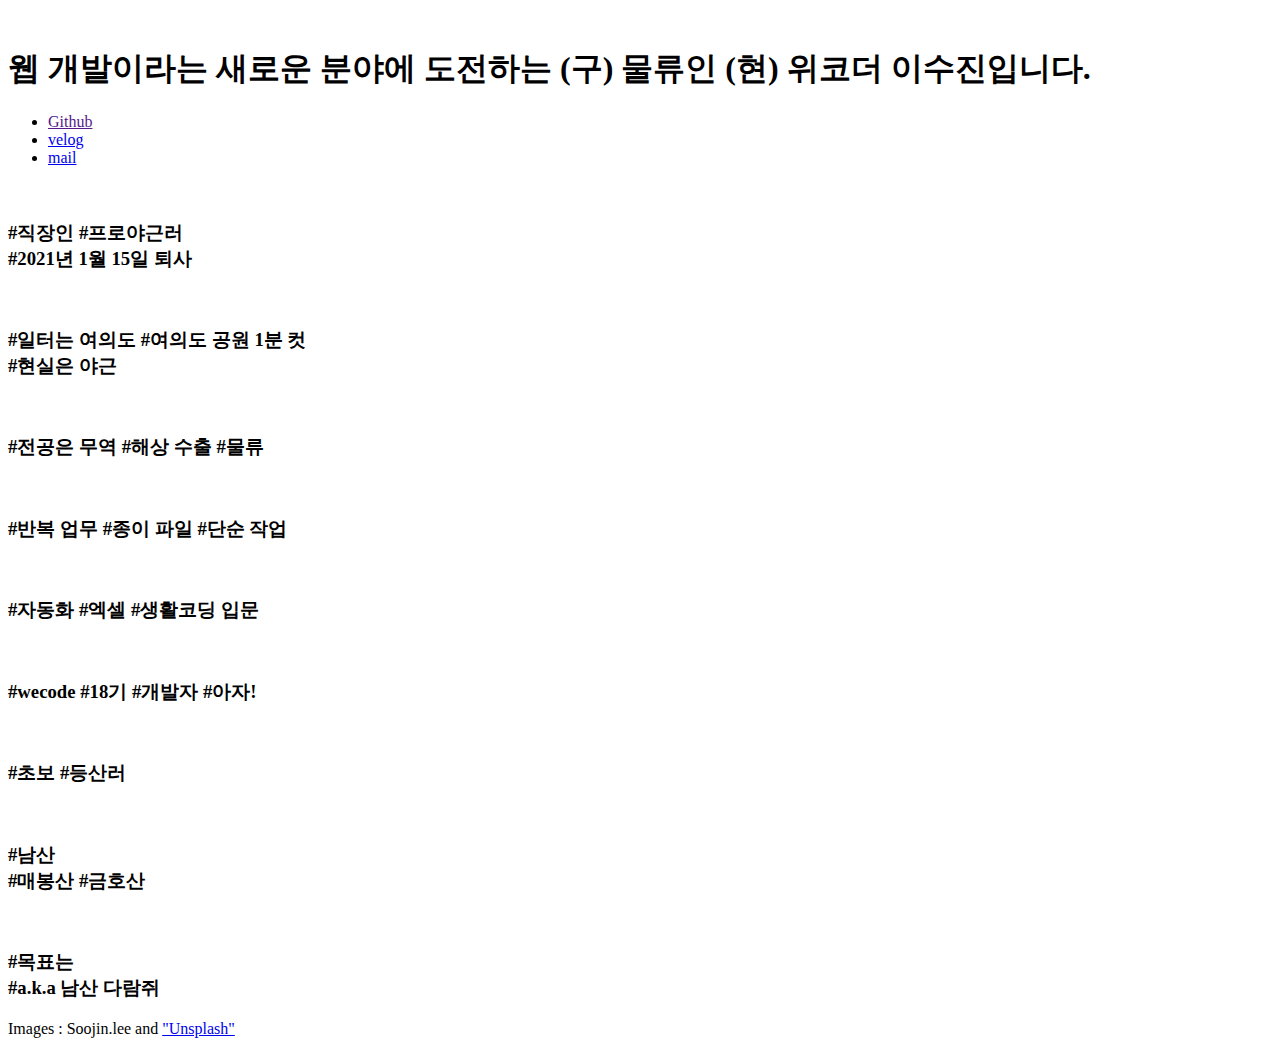
==== index.html @ 4e986367 "Add files via upload" ====
<!DOCTYPE html>
<html>
    <head>
        <title>I'm Soojin</title>
        <meta charset="utf-8">
        <meta name="viewport" content="width=device-width, initial-scale=1">
        <link rel="stylesheet" href="reset.css">
        <link rel="preconnect" href="https://fonts.gstatic.com">
        <link href="https://fonts.googleapis.com/css2?family=Source+Sans+Pro:wght@300&display=swap" rel="stylesheet">
        <link rel="stylesheet" href="fontello-f05d487c/css/fontello.css">
        <link rel="stylesheet" href="main.css">
    </head>
    <body class >
        <div id="wrapper">
            <!--header-->
            <header id="header">
                <span class="avatar">
                    <img src="images/me.JPG" alt>
                </span>
                <h1>
                    웹 개발이라는 새로운 분야에 도전하는 (구) 물류인 (현) 위코더 <strong>이수진</strong>입니다.<br>
                    
                </h1>
                <ul class="icons">
                    <li><a href=""https://github.com/S2-J1NG" target=_blank class="icon-github-1"><span class="label">Github</span></a></li>
                    <li><a href="https://velog.io/@s2jing_1902" target=_blank class="icon-vimeo"><span class="label">velog</span></a></li>
                    <li><a href="mailto:shooj@gmail.com" target=_blank class="icon-mail-alt"><span class="label">mail</span></a></li>
                </ul>
            </header>
            <!--main-->
        <section id="main">
            <section class="thumbnails">
                <div>
                    <a style="cursor: pointer; outline:0px;">
                        <img src="images/card.JPG" alt>
                        <h3>#직장인 #프로야근러 <br> #2021년 1월 15일 퇴사</h3>
                    </a>
                    <a style="cursor: pointer; outline:0px;" >
                        <img src="images/yeuido.JPG" alt>
                        <h3>#일터는 여의도 #여의도 공원 1분 컷 <br> #현실은 야근</h3>
                    </a>
                    <a style="cursor: pointer; outline: 0px;" >
                        <img src="images/vessel.jpg" alt>
                        <h3> #전공은 무역 #해상 수출 #물류 </h3>
                    </a>
                </div>
                <div>
                    <a style="cursor: pointer;outline:0px" >
                        <img src="images/doc.jpg" alt>
                        <h3>#반복 업무 #종이 파일 #단순 작업 </h3>
                    </a>
                    <a style="cursor: pointer;outline:0px" >
                        <img src="images/coding.jpg" alt>
                        <h3>#자동화 #엑셀 #생활코딩 입문 </h3>
                    </a>
                    <a style="cursor: pinter;outline:0px" >
                        <img src="images/wecode.jpg" alt>
                        <h3> #wecode #18기 #개발자 #아자!</h3>
                    </a>
                </div>
                <div>
                    <a style="cursor: pointer; outline:0px" >
                        <img src="images/inwang.JPG" alt>
                        <h3>#초보 #등산러</h3>
                    </a>
                    <a style="cursor:pointer; outline:0px" >
                        <img src="images/namsan.JPG" alt>
                        <h3> #남산<br> #매봉산 #금호산 </h3>
                    </a>
                    <a style="cursor:pointer; outline:0px" >
                        <img src="images/squirrel.jpg" alt>
                        <h3> #목표는 <br> #a.k.a 남산 다람쥐</h3>
                    </a>
                </div>
            </section>
        </section>
            <!--footer-->
            <footer id="footer">
                <p>
                    Images : Soojin.lee and 
                    <a href="https://unsplash.com/">"Unsplash"</a>
                </p>
            </footer>
        </div>
    </body>
</html>
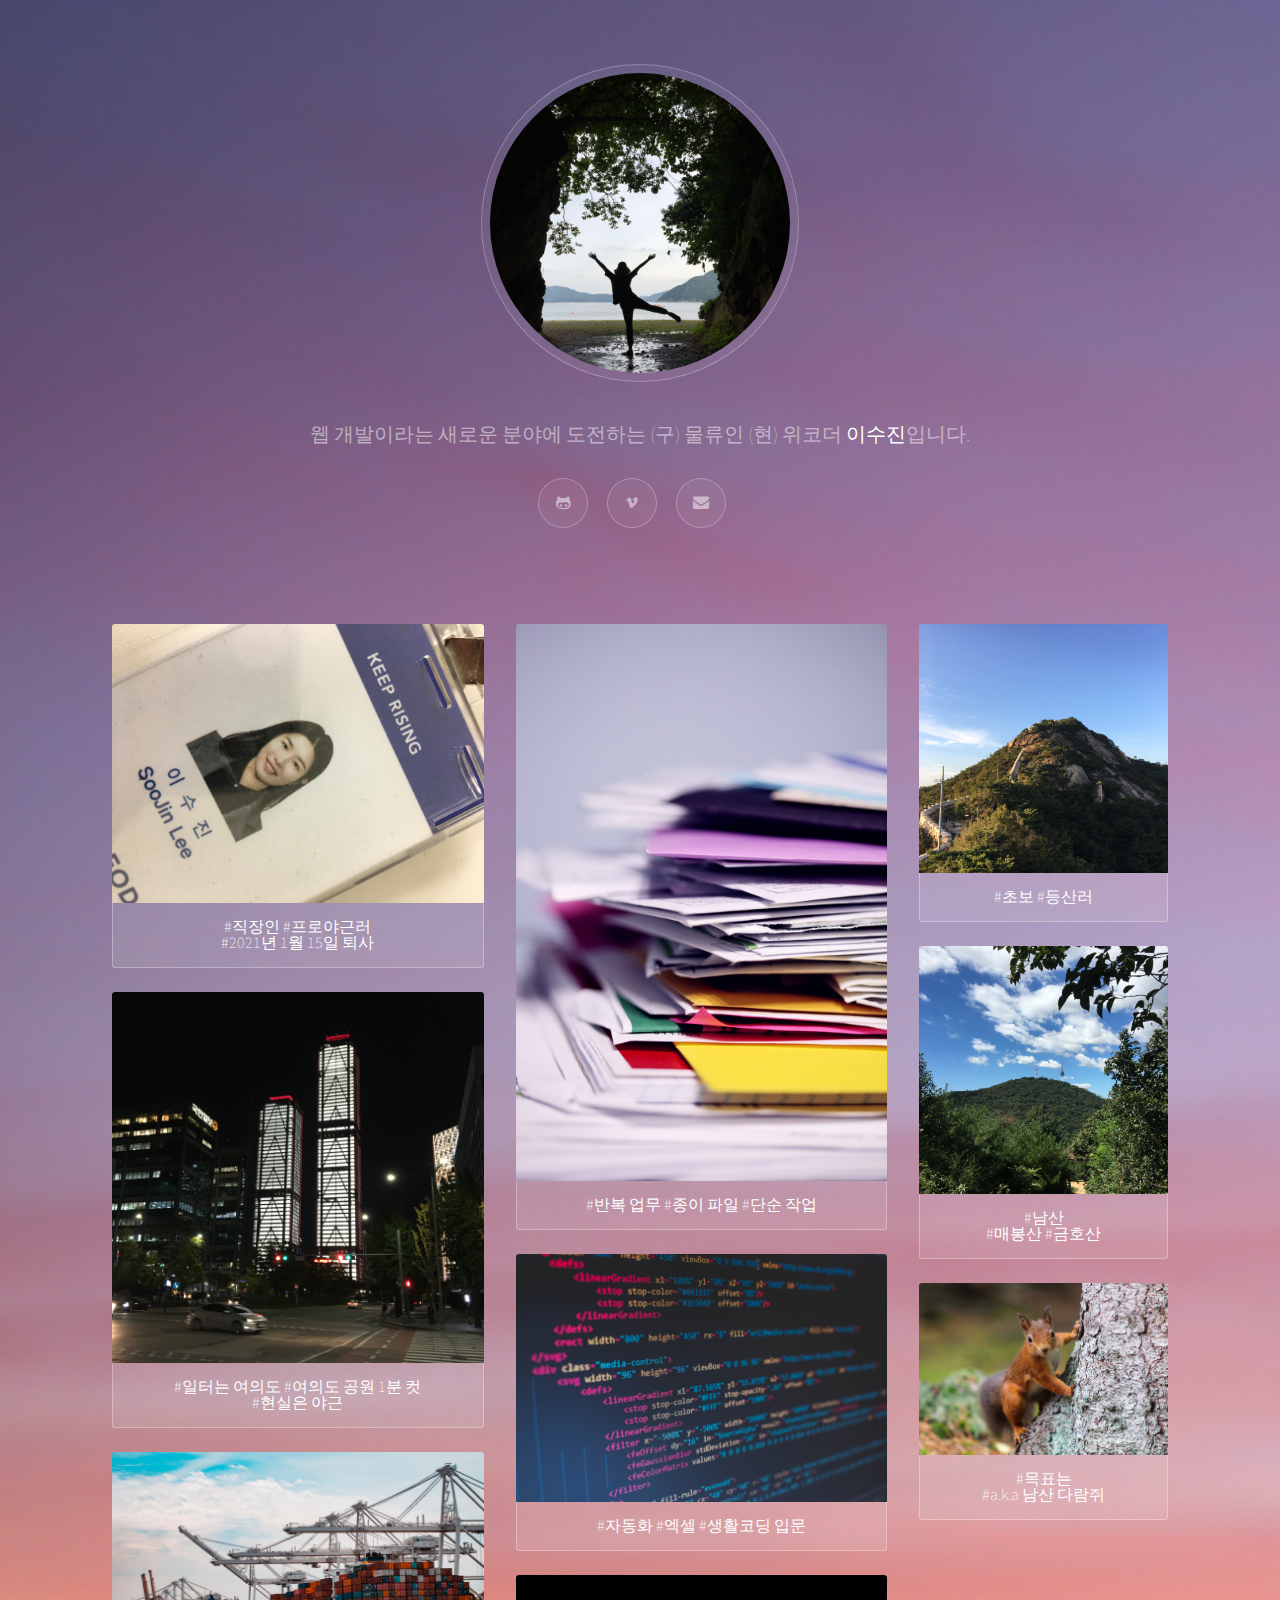
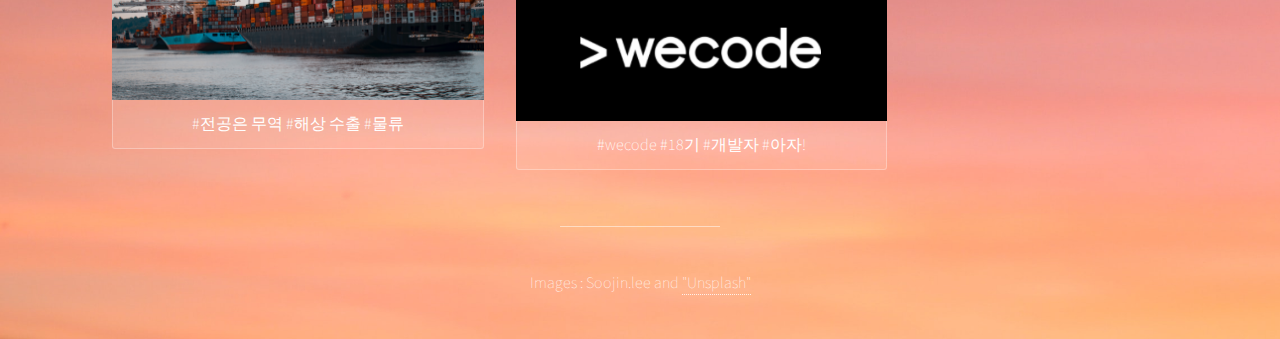
==== commit a9729fea: "updated version" ====
--- a/index.html
+++ b/index.html
@@ -4,11 +4,11 @@
         <title>I'm Soojin</title>
         <meta charset="utf-8">
         <meta name="viewport" content="width=device-width, initial-scale=1">
-        <link rel="stylesheet" href="reset.css">
+        <link rel="stylesheet" href="/reset.css">
         <link rel="preconnect" href="https://fonts.gstatic.com">
         <link href="https://fonts.googleapis.com/css2?family=Source+Sans+Pro:wght@300&display=swap" rel="stylesheet">
-        <link rel="stylesheet" href="fontello-f05d487c/css/fontello.css">
-        <link rel="stylesheet" href="main.css">
+        <link rel="stylesheet" href="/fontello-f05d487c/css/fontello.css">
+        <link rel="stylesheet" href="/main.css">
     </head>
     <body class >
         <div id="wrapper">
--- a/fontello-f05d487c/css/fontello.css
+++ b/fontello-f05d487c/css/fontello.css
@@ -0,0 +1,67 @@
+@font-face {
+  font-family: "fontello";
+  src: url("../font/fontello.eot?56251944");
+  src: url("../font/fontello.eot?56251944#iefix") format("embedded-opentype"),
+    url("../font/fontello.woff2?56251944") format("woff2"),
+    url("../font/fontello.woff?56251944") format("woff"),
+    url("../font/fontello.ttf?56251944") format("truetype"),
+    url("../font/fontello.svg?56251944#fontello") format("svg");
+  font-weight: normal;
+  font-style: normal;
+}
+/* Chrome hack: SVG is rendered more smooth in Windozze. 100% magic, uncomment if you need it. */
+/* Note, that will break hinting! In other OS-es font will be not as sharp as it could be */
+/*
+@media screen and (-webkit-min-device-pixel-ratio:0) {
+  @font-face {
+    font-family: 'fontello';
+    src: url('../font/fontello.svg?56251944#fontello') format('svg');
+  }
+}
+*/
+
+[class^="icon-"]:before,
+[class*=" icon-"]:before {
+  font-family: "fontello";
+  font-style: normal;
+  font-weight: normal;
+  speak: never;
+
+  display: inline-block;
+  text-decoration: inherit;
+  width: 1em;
+  margin-right: 0.2em;
+  text-align: center;
+  /* opacity: .8; */
+
+  /* For safety - reset parent styles, that can break glyph codes*/
+  font-variant: normal;
+  text-transform: none;
+
+  /* fix buttons height, for twitter bootstrap */
+  line-height: 1em;
+
+  /* Animation center compensation - margins should be symmetric */
+  /* remove if not needed */
+  margin-left: 0.2em;
+
+  /* you can be more comfortable with increased icons size */
+  /* font-size: 120%; */
+
+  /* Font smoothing. That was taken from TWBS */
+  -webkit-font-smoothing: antialiased;
+  -moz-osx-font-smoothing: grayscale;
+
+  /* Uncomment for 3D effect */
+  /* text-shadow: 1px 1px 1px rgba(127, 127, 127, 0.3); */
+}
+
+.icon-vimeo:before {
+  content: "\e800";
+} /* '' */
+.icon-mail-alt:before {
+  content: "\f0e0";
+} /* '' */
+.icon-github-1:before {
+  content: "\f300";
+} /* '' */
--- a/main.css
+++ b/main.css
@@ -0,0 +1,118 @@
+body {
+  font-family: "Source Sans Pro", sans-serif;
+  background-image: url(/images/bg.jpg);
+  background-size: cover;
+}
+#wrapper {
+  max-width: 68rem;
+  margin: 0 auto;
+}
+#header {
+  text-align: center;
+  padding-top: 2rem;
+  padding-bottom: 6rem;
+}
+#header .avatar {
+  border-radius: 100%;
+  display: inline-block;
+  padding: 0.5rem;
+  background-color: rgba(255, 255, 255, 0.05);
+  border: 1px solid rgba(255, 255, 255, 0.25);
+  margin: 2rem 0;
+}
+#header .avatar img {
+  width: 300px;
+  border-radius: 100%;
+  display: block;
+}
+#header h1 {
+  font-size: 1.25rem;
+  color: rgba(255, 255, 255, 0.5);
+  font-weight: 200;
+  margin-bottom: 1.5rem;
+  line-height: 2.3rem;
+}
+#header h1 strong {
+  color: white;
+  font-weight: 200;
+}
+#header ul.icons li {
+  display: inline-block;
+  border-radius: 100%;
+  border: 1px solid rgba(255, 255, 255, 0.25);
+  background-color: rgba(255, 255, 255, 0.05);
+  width: 3rem;
+  height: 3rem;
+  display: inline-flex;
+  justify-content: center;
+  align-items: center;
+  margin-right: 1rem;
+}
+#header ul.icons li:hover {
+  border: 1px solid rgba(255, 255, 255, 0.25);
+  background-color: rgba(255, 255, 255, 0.2);
+}
+#header ul.icons li a {
+  color: rgba(255, 255, 255, 0.5);
+  text-decoration: none;
+}
+
+#header ul.icons li .label {
+  display: none;
+}
+#main .thumbnails {
+  display: flex;
+}
+#main .thumbnails > div {
+  flex-grow: 1;
+  margin-right: 1rem;
+  margin-left: 1rem;
+}
+#main .thumbnails a {
+  margin-bottom: 1.5rem;
+  display: block;
+}
+#main .thumbnails img {
+  width: 100%;
+  border-top-left-radius: 0.2rem;
+  border-top-right-radius: 0.2rem;
+  display: block;
+}
+#main .thumbnails h3 {
+  border-left: 1px solid rgba(255, 255, 255, 0.3);
+  border-right: 1px solid rgba(255, 255, 255, 0.3);
+  border-bottom: 1px solid rgba(255, 255, 255, 0.3);
+  border-bottom-left-radius: 0.2rem;
+  border-bottom-right-radius: 0.2rem;
+  padding: 1rem;
+  text-align: center;
+  background-color: rgba(255, 255, 255, 0.1);
+  color: white;
+  font: size 0.5rem;
+  font-weight: 200;
+}
+#footer {
+  text-align: center;
+  color: rgba(255, 255, 255, 0.8);
+  font-weight: 200;
+  padding-bottom: 3rem;
+  font-size: 1rem;
+}
+#footer a {
+  color: rgba(255, 255, 255, 0.8);
+  text-decoration: none;
+  border-bottom: 1px dotted rgba(255, 255, 255, 0.8);
+}
+#footer:before {
+  content: "";
+  display: block;
+  margin: 2rem auto;
+  width: 10rem;
+  border-top: 1px solid rgba(255, 255, 255, 0.5);
+  margin-bottom: 3rem;
+}
+@media (max-width: 480px) {
+  #main .thumbnails {
+    display: block;
+  }
+}
